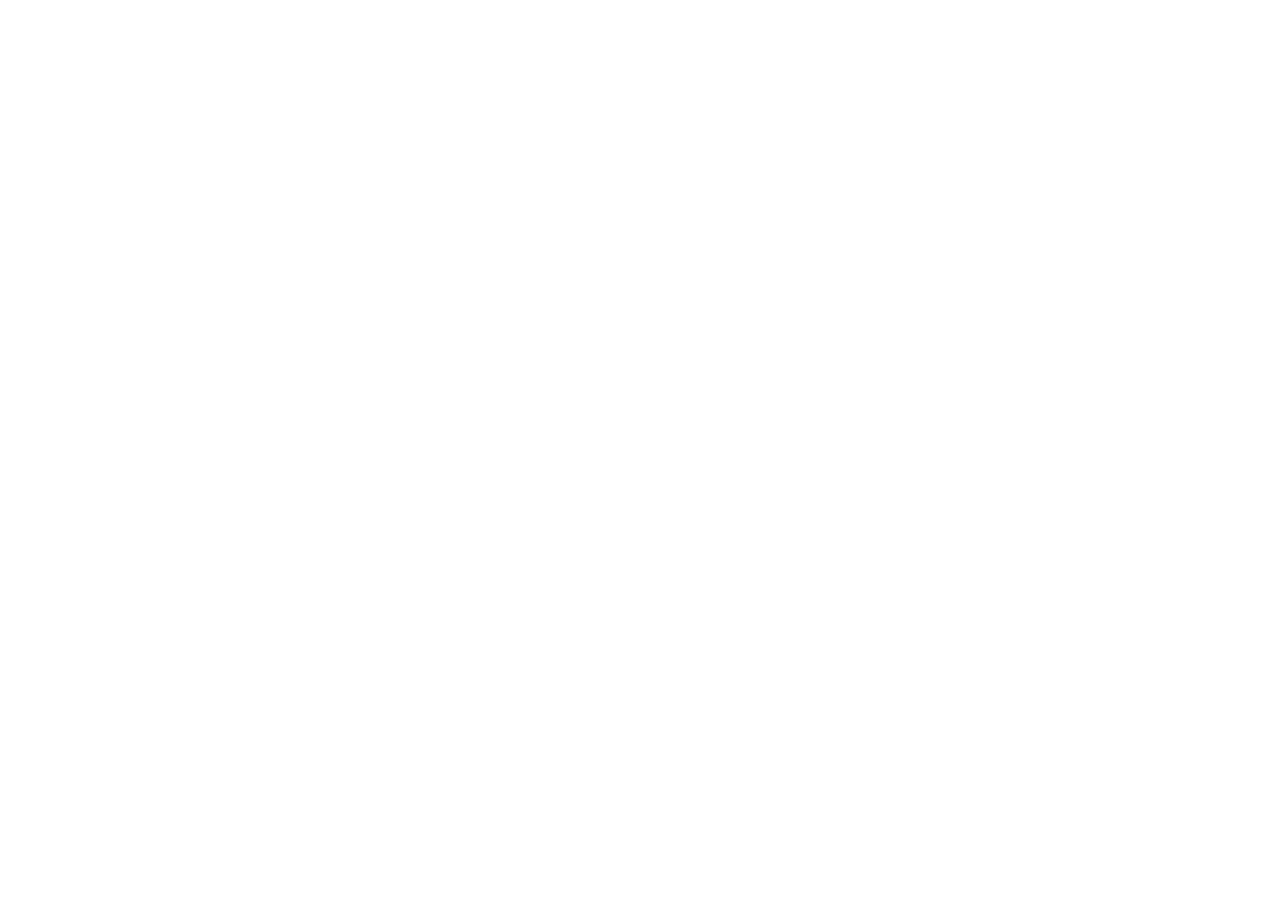
==== index.html @ d9bab202 "add project" ====
<!DOCTYPE html>
<html lang="en">
<head>
    <meta charset="UTF-8">
    <meta name="viewport" content="width=device-width, initial-scale=1.0">
    <title>Claymore</title>
    <link rel="stylesheet" href="css/main.css">
    <link href="https://cdn.jsdelivr.net/npm/bootstrap@5.0.2/dist/css/bootstrap.min.css" rel="stylesheet" integrity="sha384-EVSTQN3/azprG1Anm3QDgpJLIm9Nao0Yz1ztcQTwFspd3yD65VohhpuuCOmLASjC" crossorigin="anonymous">
    <script src="https://cdn.jsdelivr.net/npm/bootstrap@5.0.2/dist/js/bootstrap.bundle.min.js" integrity="sha384-MrcW6ZMFYlzcLA8Nl+NtUVF0sA7MsXsP1UyJoMp4YLEuNSfAP+JcXn/tWtIaxVXM" crossorigin="anonymous"></script>
    
</head>
<body>
    <section>
        <header>

        </header>
    </section>





    <script src="js/index.js"></script>
    
</body>
</html>
---- css/main.css ----
/*! normalize.css v8.0.1 | MIT License | github.com/necolas/normalize.css */
/* Document
   ========================================================================== */
/**
 * 1. Correct the line height in all browsers.
 * 2. Prevent adjustments of font size after orientation changes in iOS.
 */
* {
  box-sizing: border-box; }

a {
  outline: none;
  text-decoration: none; }

ul, ol, li {
  list-style: none;
  padding: 0;
  margin: 0; }

input {
  outline: none; }

button {
  outline: 0 !important; }

button:active, button:hover, button:focus {
  outline: 0;
  outline-offset: 0; }

html {
  line-height: 1.15;
  /* 1 */
  -webkit-text-size-adjust: 100%;
  /* 2 */ }

p {
  margin: 0;
  padding: 0; }

/* Sections
   ========================================================================== */
/**
 * Remove the margin in all browsers.
 */
body {
  margin: 0; }

/**
 * Render the `main` element consistently in IE.
 */
main {
  display: block; }

/**
 * Correct the font size and margin on `h1` elements within `section` and
 * `article` contexts in Chrome, Firefox, and Safari.
 */
h1 {
  font-size: 2em;
  margin: 0.67em 0; }

/* Grouping content
   ========================================================================== */
/**
 * 1. Add the correct box sizing in Firefox.
 * 2. Show the overflow in Edge and IE.
 */
hr {
  box-sizing: content-box;
  /* 1 */
  height: 0;
  /* 1 */
  overflow: visible;
  /* 2 */ }

/**
 * 1. Correct the inheritance and scaling of font size in all browsers.
 * 2. Correct the odd `em` font sizing in all browsers.
 */
pre {
  font-family: monospace, monospace;
  /* 1 */
  font-size: 1em;
  /* 2 */ }

/* Text-level semantics
   ========================================================================== */
/**
 * Remove the gray background on active links in IE 10.
 */
a {
  background-color: transparent; }

/**
 * 1. Remove the bottom border in Chrome 57-
 * 2. Add the correct text decoration in Chrome, Edge, IE, Opera, and Safari.
 */
abbr[title] {
  border-bottom: none;
  /* 1 */
  text-decoration: underline;
  /* 2 */
  text-decoration: underline dotted;
  /* 2 */ }

/**
 * Add the correct font weight in Chrome, Edge, and Safari.
 */
b,
strong {
  font-weight: bolder; }

/**
 * 1. Correct the inheritance and scaling of font size in all browsers.
 * 2. Correct the odd `em` font sizing in all browsers.
 */
code,
kbd,
samp {
  font-family: monospace, monospace;
  /* 1 */
  font-size: 1em;
  /* 2 */ }

/**
 * Add the correct font size in all browsers.
 */
small {
  font-size: 80%; }

/**
 * Prevent `sub` and `sup` elements from affecting the line height in
 * all browsers.
 */
sub,
sup {
  font-size: 75%;
  line-height: 0;
  position: relative;
  vertical-align: baseline; }

sub {
  bottom: -0.25em; }

sup {
  top: -0.5em; }

/* Embedded content
   ========================================================================== */
/**
 * Remove the border on images inside links in IE 10.
 */
img {
  border-style: none; }

/* Forms
   ========================================================================== */
/**
 * 1. Change the font styles in all browsers.
 * 2. Remove the margin in Firefox and Safari.
 */
button,
input,
optgroup,
select,
textarea {
  outline: none;
  font-family: inherit;
  /* 1 */
  font-size: 100%;
  /* 1 */
  line-height: 1.15;
  /* 1 */
  margin: 0;
  /* 2 */ }

/**
 * Show the overflow in IE.
 * 1. Show the overflow in Edge.
 */
button,
input {
  /* 1 */
  overflow: visible; }

/**
 * Remove the inheritance of text transform in Edge, Firefox, and IE.
 * 1. Remove the inheritance of text transform in Firefox.
 */
button,
select {
  /* 1 */
  text-transform: none; }

/**
 * Correct the inability to style clickable types in iOS and Safari.
 */
button,
[type="button"],
[type="reset"],
[type="submit"] {
  -webkit-appearance: button; }

/**
 * Remove the inner border and padding in Firefox.
 */
button::-moz-focus-inner,
[type="button"]::-moz-focus-inner,
[type="reset"]::-moz-focus-inner,
[type="submit"]::-moz-focus-inner {
  border-style: none;
  padding: 0; }

/**
 * Restore the focus styles unset by the previous rule.
 */
button:-moz-focusring,
[type="button"]:-moz-focusring,
[type="reset"]:-moz-focusring,
[type="submit"]:-moz-focusring {
  outline: 1px dotted ButtonText; }

/**
 * Correct the padding in Firefox.
 */
fieldset {
  padding: 0.35em 0.75em 0.625em; }

/**
 * 1. Correct the text wrapping in Edge and IE.
 * 2. Correct the color inheritance from `fieldset` elements in IE.
 * 3. Remove the padding so developers are not caught out when they zero out
 *    `fieldset` elements in all browsers.
 */
legend {
  box-sizing: border-box;
  /* 1 */
  color: inherit;
  /* 2 */
  display: table;
  /* 1 */
  max-width: 100%;
  /* 1 */
  padding: 0;
  /* 3 */
  white-space: normal;
  /* 1 */ }

/**
 * Add the correct vertical alignment in Chrome, Firefox, and Opera.
 */
progress {
  vertical-align: baseline; }

/**
 * Remove the default vertical scrollbar in IE 10+.
 */
textarea {
  overflow: auto; }

/**
 * 1. Add the correct box sizing in IE 10.
 * 2. Remove the padding in IE 10.
 */
[type="checkbox"],
[type="radio"] {
  box-sizing: border-box;
  /* 1 */
  padding: 0;
  /* 2 */ }

/**
 * Correct the cursor style of increment and decrement buttons in Chrome.
 */
[type="number"]::-webkit-inner-spin-button,
[type="number"]::-webkit-outer-spin-button {
  height: auto; }

/**
 * 1. Correct the odd appearance in Chrome and Safari.
 * 2. Correct the outline style in Safari.
 */
[type="search"] {
  -webkit-appearance: textfield;
  /* 1 */
  outline-offset: -2px;
  /* 2 */ }

/**
 * Remove the inner padding in Chrome and Safari on macOS.
 */
[type="search"]::-webkit-search-decoration {
  -webkit-appearance: none; }

/**
 * 1. Correct the inability to style clickable types in iOS and Safari.
 * 2. Change font properties to `inherit` in Safari.
 */
::-webkit-file-upload-button {
  -webkit-appearance: button;
  /* 1 */
  font: inherit;
  /* 2 */ }

/* Interactive
   ========================================================================== */
/*
 * Add the correct display in Edge, IE 10+, and Firefox.
 */
details {
  display: block; }

/*
 * Add the correct display in all browsers.
 */
summary {
  display: list-item; }

/* Misc
   ========================================================================== */
/**
 * Add the correct display in IE 10+.
 */
template {
  display: none; }

/**
 * Add the correct display in IE 10.
 */
[hidden] {
  display: none; }

/*# sourceMappingURL=main.css.map */
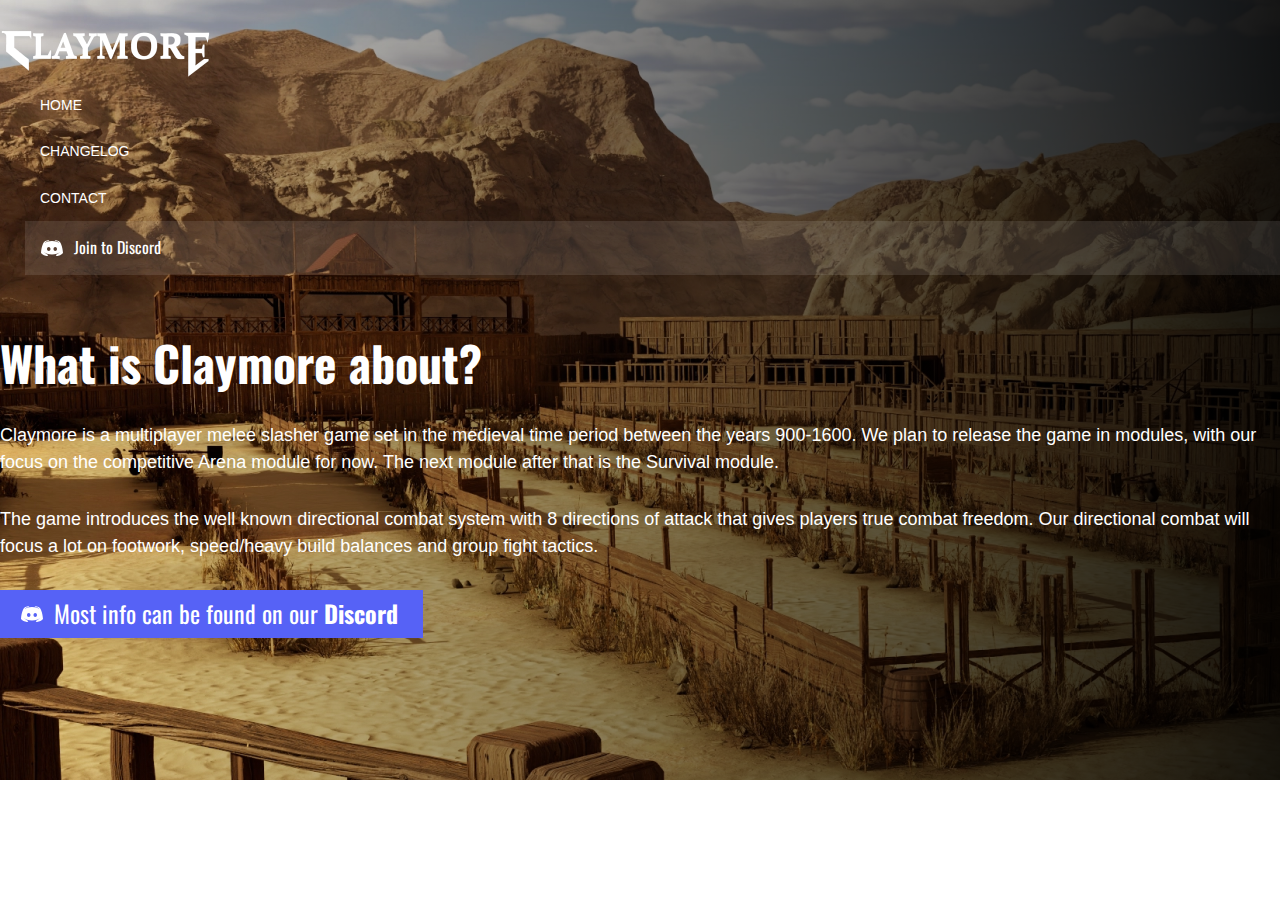
==== commit 8f14c15f: "update index.html" ====
--- a/index.html
+++ b/index.html
@@ -4,23 +4,81 @@
     <meta charset="UTF-8">
     <meta name="viewport" content="width=device-width, initial-scale=1.0">
     <title>Claymore</title>
-    <link rel="stylesheet" href="css/main.css">
     <link href="https://cdn.jsdelivr.net/npm/bootstrap@5.0.2/dist/css/bootstrap.min.css" rel="stylesheet" integrity="sha384-EVSTQN3/azprG1Anm3QDgpJLIm9Nao0Yz1ztcQTwFspd3yD65VohhpuuCOmLASjC" crossorigin="anonymous">
     <script src="https://cdn.jsdelivr.net/npm/bootstrap@5.0.2/dist/js/bootstrap.bundle.min.js" integrity="sha384-MrcW6ZMFYlzcLA8Nl+NtUVF0sA7MsXsP1UyJoMp4YLEuNSfAP+JcXn/tWtIaxVXM" crossorigin="anonymous"></script>
-    
+    <link rel="preconnect" href="https://fonts.googleapis.com">
+<link rel="preconnect" href="https://fonts.gstatic.com" crossorigin>
+<link href="https://fonts.googleapis.com/css2?family=Oswald&display=swap" rel="stylesheet">
+    <link rel="stylesheet" href="css/main.css">   
 </head>
 <body>
-    <section>
-        <header>
+    <section id="welcome" class="container-fluid">
+        <header id="header" class="container">
+            <div class="row align-items-center">
+                <div id="logo" class="col-md-5">
+                    <a href="#"><img src="resources/img/logo.png"></a>
+                </div>
+                <div id="menu" class="col-md-7 header-menu d-flex justify-content-end">
+                    <div class="header-menu_pages d-flex">
+                        <div class="header-menu_pages--home"><a href="pages/home.html">Home</a></div>
+                        <div class="header-menu_pages--changelog"><a href="pages/changelog.html">Changelog</a></div>
+                        <div class="header-menu_pages--contact"><a href="pages/contact.html">Contact</a></div>
+                    </div>
+                    <div class="header-menu_discord">
+                        <div class="header-menu_discord--link"><a href="#">
+                            <svg xmlns="http://www.w3.org/2000/svg" xmlns:xlink="http://www.w3.org/1999/xlink" viewBox="0,0,256,256" width="24px" height="24px" fill-rule="nonzero" fill="#ffffff"><g fill="#ffffff" fill-rule="nonzero" stroke="none" stroke-width="1" stroke-linecap="butt" stroke-linejoin="miter" stroke-miterlimit="10" stroke-dasharray="" stroke-dashoffset="0" font-family="none" font-weight="none" font-size="none" text-anchor="none" style="mix-blend-mode: normal"><g transform="scale(5.33333,5.33333)"><path d="M40,12c0,0 -4.585,-3.588 -10,-4l-0.488,0.976c4.896,1.198 7.142,2.915 9.488,5.024c-4.045,-2.065 -8.039,-4 -15,-4c-6.961,0 -10.955,1.935 -15,4c2.346,-2.109 5.018,-4.015 9.488,-5.024l-0.488,-0.976c-5.681,0.537 -10,4 -10,4c0,0 -5.121,7.425 -6,22c5.162,5.953 13,6 13,6l1.639,-2.185c-2.782,-0.967 -5.924,-2.694 -8.639,-5.815c3.238,2.45 8.125,5 16,5c7.875,0 12.762,-2.55 16,-5c-2.715,3.121 -5.857,4.848 -8.639,5.815l1.639,2.185c0,0 7.838,-0.047 13,-6c-0.879,-14.575 -6,-22 -6,-22zM17.5,30c-1.933,0 -3.5,-1.791 -3.5,-4c0,-2.209 1.567,-4 3.5,-4c1.933,0 3.5,1.791 3.5,4c0,2.209 -1.567,4 -3.5,4zM30.5,30c-1.933,0 -3.5,-1.791 -3.5,-4c0,-2.209 1.567,-4 3.5,-4c1.933,0 3.5,1.791 3.5,4c0,2.209 -1.567,4 -3.5,4z"></path></g></g></svg>
+                            <span>Join to Discord</span></a>
+                        </div>
+                    </div>
+
+                </div>
+            </div>
 
         </header>
+
+        <div class="container">
+            <div class="row">
+                <div class="col-md-7 offset-md-5 welcome-description">
+                    <h1>What is Claymore about?</h1>
+                    <div class="welcome-description--text">
+                        <p>Claymore is a multiplayer melee slasher game set in the medieval time period between the 
+                            years 900-1600. We plan to release the game in modules, with our focus on the competitive 
+                            Arena module for now. The next module after that is the Survival module. 
+                        </p>
+                        <p>The game introduces the well known directional combat system with 8 directions of attack that gives players true combat freedom. 
+                            Our directional combat will focus a lot on footwork, speed/heavy build balances and group 
+                            fight tactics.
+                        </p>
+                    </div>
+        
+                    <div class="welcome-description--discord">
+                        <a href="#">
+                            <svg xmlns="http://www.w3.org/2000/svg" xmlns:xlink="http://www.w3.org/1999/xlink" viewBox="0,0,256,256" width="24px" height="24px" fill-rule="nonzero" fill="#ffffff"><g fill="#ffffff" fill-rule="nonzero" stroke="none" stroke-width="1" stroke-linecap="butt" stroke-linejoin="miter" stroke-miterlimit="10" stroke-dasharray="" stroke-dashoffset="0" font-family="none" font-weight="none" font-size="none" text-anchor="none" style="mix-blend-mode: normal"><g transform="scale(5.33333,5.33333)"><path d="M40,12c0,0 -4.585,-3.588 -10,-4l-0.488,0.976c4.896,1.198 7.142,2.915 9.488,5.024c-4.045,-2.065 -8.039,-4 -15,-4c-6.961,0 -10.955,1.935 -15,4c2.346,-2.109 5.018,-4.015 9.488,-5.024l-0.488,-0.976c-5.681,0.537 -10,4 -10,4c0,0 -5.121,7.425 -6,22c5.162,5.953 13,6 13,6l1.639,-2.185c-2.782,-0.967 -5.924,-2.694 -8.639,-5.815c3.238,2.45 8.125,5 16,5c7.875,0 12.762,-2.55 16,-5c-2.715,3.121 -5.857,4.848 -8.639,5.815l1.639,2.185c0,0 7.838,-0.047 13,-6c-0.879,-14.575 -6,-22 -6,-22zM17.5,30c-1.933,0 -3.5,-1.791 -3.5,-4c0,-2.209 1.567,-4 3.5,-4c1.933,0 3.5,1.791 3.5,4c0,2.209 -1.567,4 -3.5,4zM30.5,30c-1.933,0 -3.5,-1.791 -3.5,-4c0,-2.209 1.567,-4 3.5,-4c1.933,0 3.5,1.791 3.5,4c0,2.209 -1.567,4 -3.5,4z"></path></g></g></svg>
+                            <span>Most info can be found on our <b>Discord</b></span>
+                        </a>
+                    </div>
+        
+                    <div></div>
+        
+                </div>
+            </div>
+        </div>
+
+        
+
+        
     </section>
+
+    <section>
+
+    </section>
+
+    <footer></footer>
 
 
 
 
 
     <script src="js/index.js"></script>
-    
 </body>
 </html>--- a/css/main.css
+++ b/css/main.css
@@ -10,7 +10,11 @@
 
 a {
   outline: none;
-  text-decoration: none; }
+  text-decoration: none;
+  color: #ffffff; }
+
+a:hover {
+  color: #ffffff; }
 
 ul, ol, li {
   list-style: none;
@@ -35,7 +39,8 @@
 
 p {
   margin: 0;
-  padding: 0; }
+  padding: 0;
+  color: #ffffff; }
 
 /* Sections
    ========================================================================== */
@@ -57,7 +62,8 @@
  */
 h1 {
   font-size: 2em;
-  margin: 0.67em 0; }
+  margin: 0.67em 0;
+  color: #ffffff; }
 
 /* Grouping content
    ========================================================================== */
@@ -330,4 +336,99 @@
 [hidden] {
   display: none; }
 
+#welcome {
+  height: 780px;
+  background-image: url("../resources/img/claymore.png");
+  background-size: auto;
+  padding-top: 30px;
+  position: relative; }
+  #welcome::after {
+    content: '';
+    position: absolute;
+    width: 100%;
+    height: 100%;
+    background: linear-gradient(90deg, rgba(0, 0, 0, 0) 0%, rgba(0, 0, 0, 0.9) 100%);
+    top: 0;
+    left: 0;
+    z-index: 1; }
+
+#header {
+  position: relative;
+  z-index: 2;
+  margin-bottom: 60px; }
+
+.header-menu_pages > div > a {
+  margin: 0 25px;
+  padding: 15px;
+  font-size: 14px;
+  display: block;
+  position: relative;
+  text-transform: uppercase;
+  font-family: "Verdana", sans-serif;
+  font-size: 14px; }
+  .header-menu_pages > div > a::after {
+    content: '';
+    position: absolute;
+    height: 2px;
+    width: 0;
+    background-color: #ffffff;
+    bottom: 0;
+    left: 0; }
+  .header-menu_pages > div > a:hover::after {
+    width: 100%;
+    transition: 0.3s; }
+.header-menu_discord--link {
+  margin: 0 0 0 25px;
+  white-space: nowrap;
+  color: #ffffff; }
+  .header-menu_discord--link > a {
+    display: flex;
+    align-items: center;
+    padding: 15px;
+    font-family: "Oswald", sans-serif;
+    font-size: 16px;
+    background: rgba(255, 255, 255, 0.1);
+    cursor: pointer;
+    position: relative;
+    z-index: 10; }
+    .header-menu_discord--link > a > span {
+      margin-left: 10px;
+      z-index: 1; }
+    .header-menu_discord--link > a > svg {
+      z-index: 1; }
+    .header-menu_discord--link > a::after {
+      content: '';
+      position: absolute;
+      width: 0;
+      height: 100%;
+      top: 0;
+      left: 0;
+      background: #5662F6;
+      z-index: 0; }
+    .header-menu_discord--link > a:hover::after {
+      width: 100%;
+      transition: 0.3s; }
+
+.welcome-description {
+  position: relative;
+  z-index: 2; }
+  .welcome-description h1 {
+    font-family: "Oswald", sans-serif;
+    font-size: 48px; }
+  .welcome-description--text p {
+    font-family: "Verdana", sans-serif;
+    font-size: 18px;
+    line-height: 1.5;
+    margin-bottom: 30px; }
+  .welcome-description--discord a {
+    font-family: "Oswald", sans-serif;
+    font-size: 24px;
+    display: flex;
+    align-items: center;
+    background-color: #5662F6;
+    width: fit-content;
+    padding: 10px 25px 10px 20px; }
+    .welcome-description--discord a > span {
+      margin-left: 10px; }
+
 /*# sourceMappingURL=main.css.map */
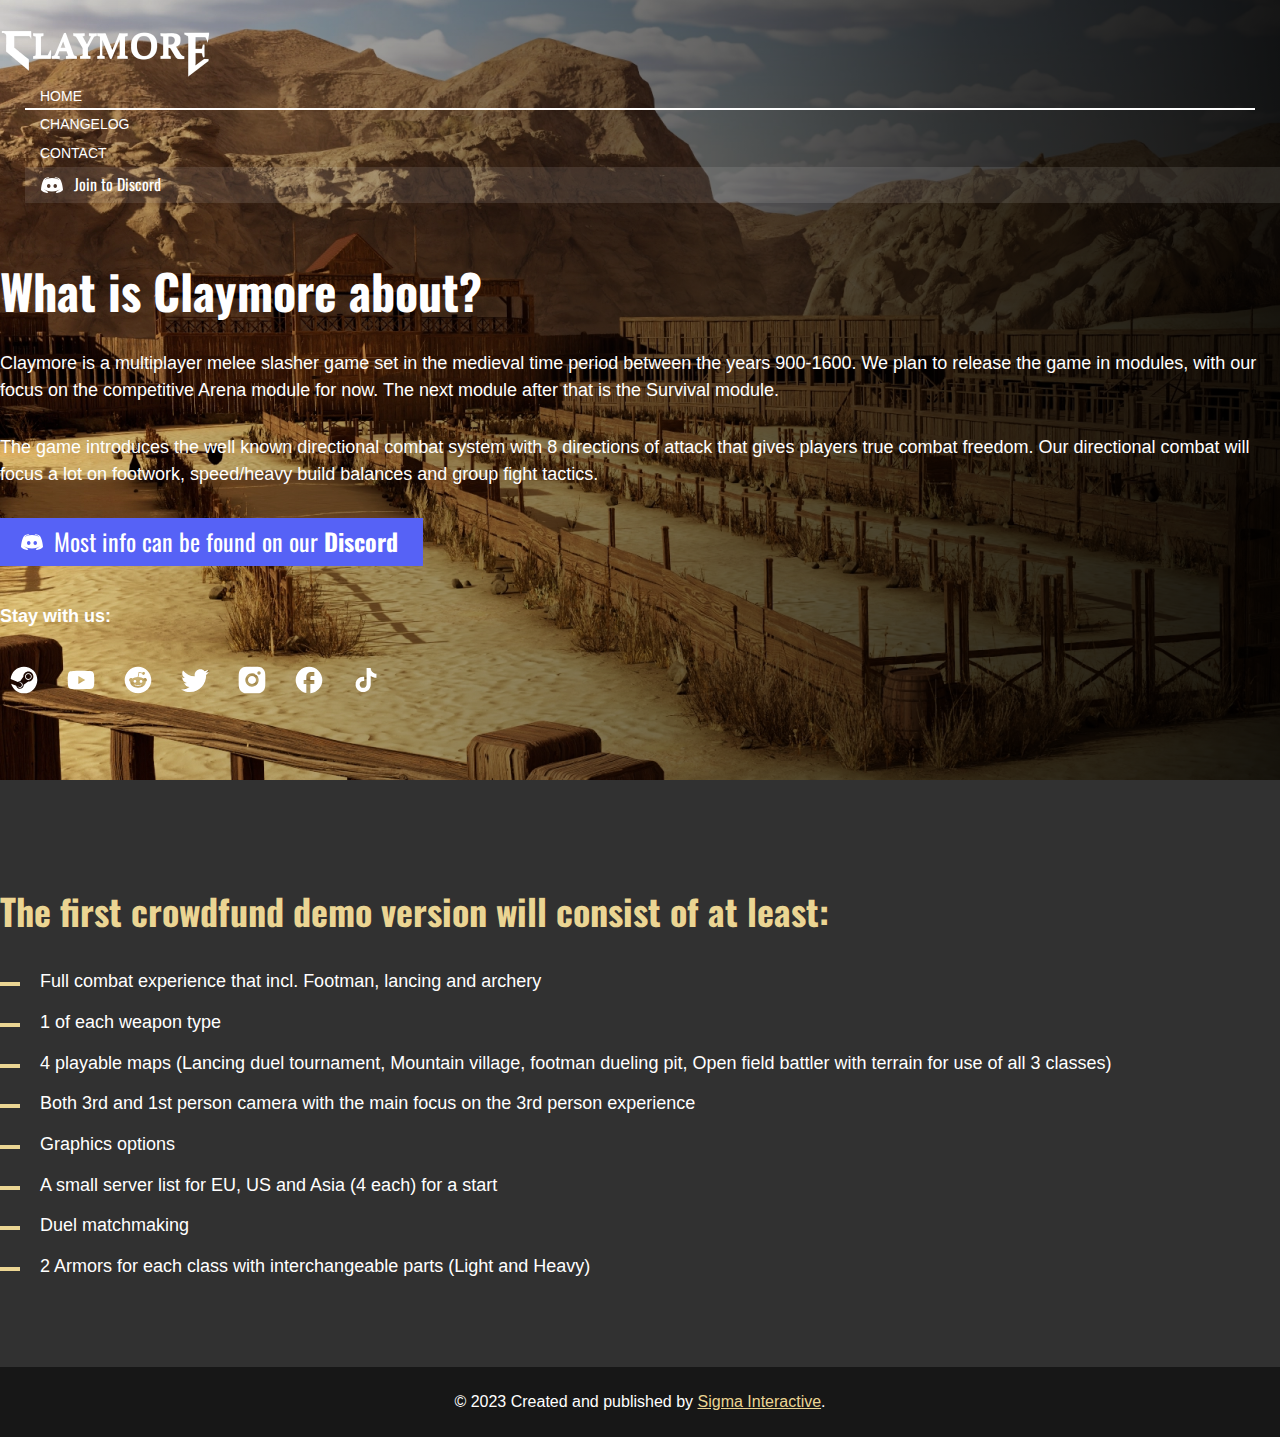
==== commit 6fdbe6e9: "update landscape" ====
--- a/index.html
+++ b/index.html
@@ -7,8 +7,8 @@
     <link href="https://cdn.jsdelivr.net/npm/bootstrap@5.0.2/dist/css/bootstrap.min.css" rel="stylesheet" integrity="sha384-EVSTQN3/azprG1Anm3QDgpJLIm9Nao0Yz1ztcQTwFspd3yD65VohhpuuCOmLASjC" crossorigin="anonymous">
     <script src="https://cdn.jsdelivr.net/npm/bootstrap@5.0.2/dist/js/bootstrap.bundle.min.js" integrity="sha384-MrcW6ZMFYlzcLA8Nl+NtUVF0sA7MsXsP1UyJoMp4YLEuNSfAP+JcXn/tWtIaxVXM" crossorigin="anonymous"></script>
     <link rel="preconnect" href="https://fonts.googleapis.com">
-<link rel="preconnect" href="https://fonts.gstatic.com" crossorigin>
-<link href="https://fonts.googleapis.com/css2?family=Oswald&display=swap" rel="stylesheet">
+    <link rel="preconnect" href="https://fonts.gstatic.com" crossorigin>
+    <link href="https://fonts.googleapis.com/css2?family=Oswald&display=swap" rel="stylesheet">
     <link rel="stylesheet" href="css/main.css">   
 </head>
 <body>
@@ -20,12 +20,12 @@
                 </div>
                 <div id="menu" class="col-md-7 header-menu d-flex justify-content-end">
                     <div class="header-menu_pages d-flex">
-                        <div class="header-menu_pages--home"><a href="pages/home.html">Home</a></div>
+                        <div class="header-menu_pages--home"><a href="#" page='active'>Home</a></div>
                         <div class="header-menu_pages--changelog"><a href="pages/changelog.html">Changelog</a></div>
                         <div class="header-menu_pages--contact"><a href="pages/contact.html">Contact</a></div>
                     </div>
                     <div class="header-menu_discord">
-                        <div class="header-menu_discord--link"><a href="#">
+                        <div class="header-menu_discord--link"><a href="https://discord.gg/vPgKPbjVGR">
                             <svg xmlns="http://www.w3.org/2000/svg" xmlns:xlink="http://www.w3.org/1999/xlink" viewBox="0,0,256,256" width="24px" height="24px" fill-rule="nonzero" fill="#ffffff"><g fill="#ffffff" fill-rule="nonzero" stroke="none" stroke-width="1" stroke-linecap="butt" stroke-linejoin="miter" stroke-miterlimit="10" stroke-dasharray="" stroke-dashoffset="0" font-family="none" font-weight="none" font-size="none" text-anchor="none" style="mix-blend-mode: normal"><g transform="scale(5.33333,5.33333)"><path d="M40,12c0,0 -4.585,-3.588 -10,-4l-0.488,0.976c4.896,1.198 7.142,2.915 9.488,5.024c-4.045,-2.065 -8.039,-4 -15,-4c-6.961,0 -10.955,1.935 -15,4c2.346,-2.109 5.018,-4.015 9.488,-5.024l-0.488,-0.976c-5.681,0.537 -10,4 -10,4c0,0 -5.121,7.425 -6,22c5.162,5.953 13,6 13,6l1.639,-2.185c-2.782,-0.967 -5.924,-2.694 -8.639,-5.815c3.238,2.45 8.125,5 16,5c7.875,0 12.762,-2.55 16,-5c-2.715,3.121 -5.857,4.848 -8.639,5.815l1.639,2.185c0,0 7.838,-0.047 13,-6c-0.879,-14.575 -6,-22 -6,-22zM17.5,30c-1.933,0 -3.5,-1.791 -3.5,-4c0,-2.209 1.567,-4 3.5,-4c1.933,0 3.5,1.791 3.5,4c0,2.209 -1.567,4 -3.5,4zM30.5,30c-1.933,0 -3.5,-1.791 -3.5,-4c0,-2.209 1.567,-4 3.5,-4c1.933,0 3.5,1.791 3.5,4c0,2.209 -1.567,4 -3.5,4z"></path></g></g></svg>
                             <span>Join to Discord</span></a>
                         </div>
@@ -52,28 +52,88 @@
                     </div>
         
                     <div class="welcome-description--discord">
-                        <a href="#">
+                        <a href="https://discord.gg/vPgKPbjVGR" class="join-to-discord">
                             <svg xmlns="http://www.w3.org/2000/svg" xmlns:xlink="http://www.w3.org/1999/xlink" viewBox="0,0,256,256" width="24px" height="24px" fill-rule="nonzero" fill="#ffffff"><g fill="#ffffff" fill-rule="nonzero" stroke="none" stroke-width="1" stroke-linecap="butt" stroke-linejoin="miter" stroke-miterlimit="10" stroke-dasharray="" stroke-dashoffset="0" font-family="none" font-weight="none" font-size="none" text-anchor="none" style="mix-blend-mode: normal"><g transform="scale(5.33333,5.33333)"><path d="M40,12c0,0 -4.585,-3.588 -10,-4l-0.488,0.976c4.896,1.198 7.142,2.915 9.488,5.024c-4.045,-2.065 -8.039,-4 -15,-4c-6.961,0 -10.955,1.935 -15,4c2.346,-2.109 5.018,-4.015 9.488,-5.024l-0.488,-0.976c-5.681,0.537 -10,4 -10,4c0,0 -5.121,7.425 -6,22c5.162,5.953 13,6 13,6l1.639,-2.185c-2.782,-0.967 -5.924,-2.694 -8.639,-5.815c3.238,2.45 8.125,5 16,5c7.875,0 12.762,-2.55 16,-5c-2.715,3.121 -5.857,4.848 -8.639,5.815l1.639,2.185c0,0 7.838,-0.047 13,-6c-0.879,-14.575 -6,-22 -6,-22zM17.5,30c-1.933,0 -3.5,-1.791 -3.5,-4c0,-2.209 1.567,-4 3.5,-4c1.933,0 3.5,1.791 3.5,4c0,2.209 -1.567,4 -3.5,4zM30.5,30c-1.933,0 -3.5,-1.791 -3.5,-4c0,-2.209 1.567,-4 3.5,-4c1.933,0 3.5,1.791 3.5,4c0,2.209 -1.567,4 -3.5,4z"></path></g></g></svg>
                             <span>Most info can be found on our <b>Discord</b></span>
                         </a>
                     </div>
         
-                    <div></div>
-        
+                    <div class="welcome-description--social">
+                        <h5>Stay with us:</h5>
+                        <div class="box--social_links">
+
+                            <a href="https://store.steampowered.com/" target="_blank"><svg width="48" height="48" viewBox="0 0 48 48" fill="none" xmlns="http://www.w3.org/2000/svg">
+                                <path d="M24 10.6667C25.7509 10.6667 27.4847 11.0116 29.1024 11.6816C30.7201 12.3517 32.1899 13.3338 33.428 14.5719C34.6662 15.81 35.6483 17.2799 36.3184 18.8976C36.9884 20.5152 37.3333 22.2491 37.3333 24C37.3333 27.5362 35.9285 30.9276 33.428 33.4281C30.9276 35.9286 27.5362 37.3334 24 37.3334C17.8666 37.3334 12.7333 33.2267 11.1466 27.64L16.2533 29.7467C16.429 30.6004 16.8935 31.3676 17.5687 31.9189C18.2438 32.4701 19.0883 32.7719 19.96 32.7734C22.04 32.7734 23.7333 31.08 23.7333 29V28.8267L28.2666 25.5867H28.3733C31.1466 25.5867 33.4 23.3334 33.4 20.56C33.4 17.7867 31.1466 15.5334 28.3733 15.5334C25.6 15.5334 23.3333 17.7867 23.3333 20.56V20.6267L20.1733 25.24L19.96 25.2267C19.1733 25.2267 18.44 25.4667 17.84 25.88L10.6666 22.9334C11.24 16.0667 16.9733 10.6667 24 10.6667ZM19.04 30.8934C20.1066 31.3334 21.3333 30.84 21.7733 29.7734C22.2133 28.7067 21.7066 27.4934 20.6666 27.0534L18.96 26.3467C19.6133 26.1067 20.3466 26.0934 21.04 26.3867C21.7466 26.6667 22.2933 27.2134 22.5733 27.92C22.8666 28.6134 22.8666 29.3867 22.5733 30.08C22 31.52 20.3066 32.2134 18.8666 31.6134C18.2 31.3334 17.6933 30.8267 17.4133 30.2267L19.04 30.8934ZM31.7333 20.56C31.7333 22.4134 30.2266 23.92 28.3733 23.92C27.4845 23.9165 26.6333 23.5609 26.006 22.9312C25.3788 22.3015 25.0266 21.4488 25.0266 20.56C25.0249 20.12 25.1102 19.6841 25.2778 19.2772C25.4453 18.8704 25.6918 18.5008 26.0029 18.1896C26.314 17.8785 26.6837 17.6321 27.0905 17.4645C27.4973 17.297 27.9333 17.2116 28.3733 17.2134C29.2621 17.2133 30.1147 17.5655 30.7445 18.1928C31.3742 18.82 31.7298 19.6712 31.7333 20.56ZM25.8666 20.56C25.8666 21.9467 26.9866 23.08 28.3866 23.08C29.7733 23.08 30.8933 21.9467 30.8933 20.56C30.8933 19.1734 29.7733 18.04 28.3866 18.04C26.9866 18.04 25.8666 19.1734 25.8666 20.56Z" fill="white"/>
+                                </svg>
+                            </a>
+
+                            <a href="https://www.youtube.com/channel/UCNwRPUjWk4vhrCfRL9OVspQ" target="_blank"><svg width="48" height="48" viewBox="0 0 48 48" fill="none" xmlns="http://www.w3.org/2000/svg">
+                                <path d="M21.3333 28L28.2533 24L21.3333 20V28ZM36.7466 17.56C36.92 18.1867 37.04 19.0267 37.12 20.0934C37.2133 21.16 37.2533 22.08 37.2533 22.88L37.3333 24C37.3333 26.92 37.12 29.0667 36.7466 30.44C36.4133 31.64 35.64 32.4134 34.44 32.7467C33.8133 32.92 32.6666 33.04 30.9066 33.12C29.1733 33.2134 27.5866 33.2534 26.12 33.2534L24 33.3334C18.4133 33.3334 14.9333 33.12 13.56 32.7467C12.36 32.4134 11.5866 31.64 11.2533 30.44C11.08 29.8134 10.96 28.9734 10.88 27.9067C10.7866 26.84 10.7466 25.92 10.7466 25.12L10.6666 24C10.6666 21.08 10.88 18.9334 11.2533 17.56C11.5866 16.36 12.36 15.5867 13.56 15.2534C14.1866 15.08 15.3333 14.96 17.0933 14.88C18.8266 14.7867 20.4133 14.7467 21.88 14.7467L24 14.6667C29.5866 14.6667 33.0666 14.88 34.44 15.2534C35.64 15.5867 36.4133 16.36 36.7466 17.56Z" fill="white"/>
+                                </svg>
+                            </a>
+
+                            <a href="https://www.reddit.com/r/ClaymoreGame/" target="_blank">
+                                <svg width="48" height="48" viewBox="0 0 48 48" fill="none" xmlns="http://www.w3.org/2000/svg">
+                                    <path d="M22.3334 25.3867C22.3334 24.6267 21.7067 24 20.9467 24C20.1867 24 19.5601 24.6267 19.5601 25.3867C19.5601 25.7544 19.7062 26.1071 19.9662 26.3672C20.2263 26.6272 20.579 26.7733 20.9467 26.7733C21.3145 26.7733 21.6672 26.6272 21.9272 26.3672C22.1873 26.1071 22.3334 25.7544 22.3334 25.3867ZM26.7867 28.5467C26.1867 29.1467 24.9067 29.36 24.0001 29.36C23.0934 29.36 21.8134 29.1467 21.2134 28.5467C21.181 28.5119 21.1417 28.4843 21.0982 28.4653C21.0546 28.4464 21.0076 28.4366 20.9601 28.4366C20.9125 28.4366 20.8655 28.4464 20.822 28.4653C20.7784 28.4843 20.7392 28.5119 20.7067 28.5467C20.672 28.5791 20.6443 28.6183 20.6254 28.6619C20.6065 28.7055 20.5967 28.7525 20.5967 28.8C20.5967 28.8475 20.6065 28.8945 20.6254 28.9381C20.6443 28.9817 20.672 29.0209 20.7067 29.0533C21.6534 30 23.4667 30.08 24.0001 30.08C24.5334 30.08 26.3467 30 27.2934 29.0533C27.3281 29.0209 27.3558 28.9817 27.3747 28.9381C27.3936 28.8945 27.4034 28.8475 27.4034 28.8C27.4034 28.7525 27.3936 28.7055 27.3747 28.6619C27.3558 28.6183 27.3281 28.5791 27.2934 28.5467C27.1601 28.4133 26.9334 28.4133 26.7867 28.5467ZM27.0534 24C26.2934 24 25.6667 24.6267 25.6667 25.3867C25.6667 26.1467 26.2934 26.7733 27.0534 26.7733C27.8134 26.7733 28.4401 26.1467 28.4401 25.3867C28.4401 24.6267 27.8267 24 27.0534 24Z" fill="white"/>
+                                    <path d="M24 10.6667C16.64 10.6667 10.6666 16.64 10.6666 24C10.6666 31.36 16.64 37.3334 24 37.3334C31.36 37.3334 37.3333 31.36 37.3333 24C37.3333 16.64 31.36 10.6667 24 10.6667ZM31.7333 25.7734C31.76 25.96 31.7733 26.16 31.7733 26.36C31.7733 29.3467 28.2933 31.7734 24 31.7734C19.7066 31.7734 16.2266 29.3467 16.2266 26.36C16.2266 26.16 16.24 25.96 16.2666 25.7734C15.5866 25.4667 15.12 24.7867 15.12 24C15.118 23.6177 15.229 23.2433 15.4391 22.9238C15.6493 22.6044 15.9491 22.3542 16.301 22.2046C16.6528 22.055 17.0411 22.0128 17.4169 22.0831C17.7927 22.1535 18.1393 22.3333 18.4133 22.6C19.76 21.6267 21.6266 21.0134 23.6933 20.9467L24.68 16.2934C24.6933 16.2 24.7466 16.12 24.8266 16.08C24.9066 16.0267 25 16.0134 25.0933 16.0267L28.32 16.72C28.4294 16.4981 28.5962 16.3096 28.8031 16.1739C29.01 16.0382 29.2494 15.9603 29.4965 15.9483C29.7436 15.9363 29.9895 15.9907 30.2085 16.1058C30.4275 16.2208 30.6118 16.3924 30.7421 16.6027C30.8725 16.8129 30.9442 17.0543 30.9499 17.3016C30.9556 17.549 30.895 17.7933 30.7743 18.0093C30.6537 18.2254 30.4775 18.4052 30.264 18.5302C30.0504 18.6551 29.8074 18.7207 29.56 18.72C28.8133 18.72 28.2133 18.1334 28.1733 17.4L25.28 16.7867L24.4 20.9467C26.44 21.0134 28.2666 21.64 29.6 22.6C29.8044 22.4048 30.0489 22.2567 30.3166 22.1659C30.5842 22.0751 30.8685 22.0439 31.1494 22.0744C31.4304 22.105 31.7013 22.1966 31.9432 22.3427C32.1851 22.4889 32.3921 22.6862 32.5498 22.9207C32.7074 23.1553 32.812 23.4214 32.856 23.7006C32.9001 23.9798 32.8826 24.2652 32.8049 24.5369C32.7271 24.8086 32.5909 25.06 32.4058 25.2736C32.2207 25.4872 31.9912 25.6577 31.7333 25.7734Z" fill="white"/>
+                                    </svg>                                    
+                            </a>
+
+                            <a href="https://twitter.com/ClaymoreGame" target="_blank">
+                                <svg width="48" height="48" viewBox="0 0 48 48" fill="none" xmlns="http://www.w3.org/2000/svg">
+                                    <path d="M37.9467 16C36.92 16.4666 35.8133 16.7733 34.6667 16.92C35.84 16.2133 36.7467 15.0933 37.1733 13.7466C36.0667 14.4133 34.84 14.88 33.5467 15.1466C32.4933 14 31.0133 13.3333 29.3333 13.3333C26.2 13.3333 23.64 15.8933 23.64 19.0533C23.64 19.5066 23.6933 19.9466 23.7867 20.36C19.04 20.12 14.8133 17.84 12 14.3866C11.5067 15.2266 11.2267 16.2133 11.2267 17.2533C11.2267 19.24 12.2267 21 13.7733 22C12.8267 22 11.9467 21.7333 11.1733 21.3333V21.3733C11.1733 24.1466 13.1467 26.4666 15.76 26.9866C14.921 27.2163 14.0401 27.2482 13.1867 27.08C13.5488 28.2166 14.2581 29.2112 15.2147 29.9239C16.1713 30.6366 17.3273 31.0316 18.52 31.0533C16.4982 32.6539 13.992 33.5191 11.4133 33.5066C10.96 33.5066 10.5067 33.48 10.0533 33.4266C12.5867 35.0533 15.6 36 18.8267 36C29.3333 36 35.1067 27.28 35.1067 19.72C35.1067 19.4666 35.1067 19.2266 35.0933 18.9733C36.2133 18.1733 37.1733 17.16 37.9467 16Z" fill="white"/>
+                                    </svg>                                    
+                            </a>
+
+                            <a href="https://www.instagram.com/claymorethegame/" target="_blank">
+                                <svg width="48" height="48" viewBox="0 0 48 48" fill="none" xmlns="http://www.w3.org/2000/svg">
+                                    <path d="M24 10.6667C27.6226 10.6667 28.0746 10.68 29.496 10.7467C30.916 10.8134 31.8826 11.036 32.7333 11.3667C33.6133 11.7054 34.3546 12.164 35.096 12.904C35.774 13.5705 36.2986 14.3768 36.6333 15.2667C36.9626 16.116 37.1866 17.084 37.2533 18.504C37.316 19.9254 37.3333 20.3774 37.3333 24C37.3333 27.6227 37.32 28.0747 37.2533 29.496C37.1866 30.916 36.9626 31.8827 36.6333 32.7334C36.2995 33.6237 35.7748 34.4302 35.096 35.096C34.4292 35.7738 33.623 36.2984 32.7333 36.6334C31.884 36.9627 30.916 37.1867 29.496 37.2534C28.0746 37.316 27.6226 37.3334 24 37.3334C20.3773 37.3334 19.9253 37.32 18.504 37.2534C17.084 37.1867 16.1173 36.9627 15.2666 36.6334C14.3764 36.2993 13.57 35.7746 12.904 35.096C12.2258 34.4296 11.7012 33.6233 11.3666 32.7334C11.036 31.884 10.8133 30.916 10.7466 29.496C10.684 28.0747 10.6666 27.6227 10.6666 24C10.6666 20.3774 10.68 19.9254 10.7466 18.504C10.8133 17.0827 11.036 16.1174 11.3666 15.2667C11.7003 14.3763 12.225 13.5698 12.904 12.904C13.5702 12.2257 14.3765 11.701 15.2666 11.3667C16.1173 11.036 17.0826 10.8134 18.504 10.7467C19.9253 10.684 20.3773 10.6667 24 10.6667ZM24 17.3334C22.2318 17.3334 20.5362 18.0357 19.2859 19.286C18.0357 20.5362 17.3333 22.2319 17.3333 24C17.3333 25.7681 18.0357 27.4638 19.2859 28.7141C20.5362 29.9643 22.2318 30.6667 24 30.6667C25.7681 30.6667 27.4638 29.9643 28.714 28.7141C29.9642 27.4638 30.6666 25.7681 30.6666 24C30.6666 22.2319 29.9642 20.5362 28.714 19.286C27.4638 18.0357 25.7681 17.3334 24 17.3334ZM32.6666 17C32.6666 16.558 32.491 16.1341 32.1785 15.8215C31.8659 15.5089 31.442 15.3334 31 15.3334C30.5579 15.3334 30.134 15.5089 29.8214 15.8215C29.5089 16.1341 29.3333 16.558 29.3333 17C29.3333 17.442 29.5089 17.866 29.8214 18.1785C30.134 18.4911 30.5579 18.6667 31 18.6667C31.442 18.6667 31.8659 18.4911 32.1785 18.1785C32.491 17.866 32.6666 17.442 32.6666 17ZM24 20C25.0608 20 26.0782 20.4214 26.8284 21.1716C27.5785 21.9217 28 22.9392 28 24C28 25.0609 27.5785 26.0783 26.8284 26.8284C26.0782 27.5786 25.0608 28 24 28C22.9391 28 21.9217 27.5786 21.1715 26.8284C20.4214 26.0783 20 25.0609 20 24C20 22.9392 20.4214 21.9217 21.1715 21.1716C21.9217 20.4214 22.9391 20 24 20Z" fill="white"/>
+                                    </svg>                                    
+                            </a>
+
+                            <a href="https://www.facebook.com/profile.php?id=100083616595653" target="_blank">
+                                <svg width="48" height="48" viewBox="0 0 48 48" fill="none" xmlns="http://www.w3.org/2000/svg">
+                                    <path d="M37.3333 24C37.3333 16.64 31.36 10.6667 24 10.6667C16.64 10.6667 10.6666 16.64 10.6666 24C10.6666 30.4534 15.2533 35.8267 21.3333 37.0667V28H18.6666V24H21.3333V20.6667C21.3333 18.0934 23.4266 16 26 16H29.3333V20H26.6666C25.9333 20 25.3333 20.6 25.3333 21.3334V24H29.3333V28H25.3333V37.2667C32.0666 36.6 37.3333 30.92 37.3333 24Z" fill="white"/>
+                                    </svg>                                    
+                            </a>
+
+                            <a href="https://www.tiktok.com/@claymoregame" target="_blank">
+                                <svg width="48" height="48" viewBox="0 0 48 48" fill="none" xmlns="http://www.w3.org/2000/svg">
+                                    <path d="M30.1333 15.76C29.2219 14.7195 28.7196 13.3832 28.72 12H24.6V28.5333C24.5682 29.428 24.1905 30.2755 23.5463 30.8973C22.9022 31.519 22.0419 31.8665 21.1466 31.8667C19.2533 31.8667 17.68 30.32 17.68 28.4C17.68 26.1067 19.8933 24.3867 22.1733 25.0933V20.88C17.5733 20.2667 13.5466 23.84 13.5466 28.4C13.5466 32.84 17.2266 36 21.1333 36C25.32 36 28.72 32.6 28.72 28.4V20.0133C30.3906 21.2131 32.3965 21.8569 34.4533 21.8533V17.7333C34.4533 17.7333 31.9466 17.8533 30.1333 15.76Z" fill="white"/>
+                                    </svg>                                    
+                            </a>
+                        </div>
+                    </div>
+                </div>
+            </div>
+        </div>
+    </section>
+
+    <section id="demo-description" class="container">
+        <div class="row">
+            <div class="col-md-8 demo-description--box">
+                <h2>The first crowdfund demo version will consist of at least:</h2>
+                <div>
+                    <p>Full combat experience that incl. Footman, lancing and archery</p>
+                    <p>1 of each weapon type</p>
+                    <p>4 playable maps (Lancing duel tournament, Mountain village, 
+                        footman dueling pit, Open field battler with terrain for use of all 3 classes)</p>
+                    <p>Both 3rd and 1st person camera with the main focus on the 3rd person experience</p>
+                    <p>Graphics options</p>
+                    <p>A small server list for EU, US and Asia (4 each) for a start</p>
+                    <p>Duel matchmaking</p>
+                    <p>2 Armors for each class with interchangeable parts (Light and Heavy)</p>
                 </div>
             </div>
         </div>
 
-        
-
-        
     </section>
 
-    <section>
-
-    </section>
-
-    <footer></footer>
+    <footer id="footer">
+        <div class="footer-description">
+            <p>&copy 2023 Created and published by <a href="#" class="footer-link">Sigma Interactive</a>.</p>
+        </div>
+    </footer>
 
 
 
--- a/css/main.css
+++ b/css/main.css
@@ -336,30 +336,32 @@
 [hidden] {
   display: none; }
 
-#welcome {
-  height: 780px;
-  background-image: url("../resources/img/claymore.png");
-  background-size: auto;
-  padding-top: 30px;
-  position: relative; }
-  #welcome::after {
-    content: '';
-    position: absolute;
-    width: 100%;
-    height: 100%;
-    background: linear-gradient(90deg, rgba(0, 0, 0, 0) 0%, rgba(0, 0, 0, 0.9) 100%);
-    top: 0;
-    left: 0;
-    z-index: 1; }
+body {
+  background-color: #313131; }
+
+h1, h2, h3, h4, h5, h6 {
+  font-family: "Oswald", sans-serif;
+  color: #ffffff; }
+
+h1 {
+  font-size: 48px; }
+
+h2 {
+  font-size: 36px; }
+
+p {
+  font-family: "Verdana", sans-serif;
+  font-size: 18px; }
 
 #header {
   position: relative;
   z-index: 2;
-  margin-bottom: 60px; }
+  margin-bottom: 60px;
+  padding-top: 30px; }
 
 .header-menu_pages > div > a {
   margin: 0 25px;
-  padding: 15px;
+  padding: 6px 15px;
   font-size: 14px;
   display: block;
   position: relative;
@@ -373,10 +375,12 @@
     width: 0;
     background-color: #ffffff;
     bottom: 0;
-    left: 0; }
+    left: 0;
+    transition: 0.3s; }
   .header-menu_pages > div > a:hover::after {
-    width: 100%;
-    transition: 0.3s; }
+    width: 100%; }
+.header-menu_pages [page='active']::after {
+  width: 100%; }
 .header-menu_discord--link {
   margin: 0 0 0 25px;
   white-space: nowrap;
@@ -384,7 +388,7 @@
   .header-menu_discord--link > a {
     display: flex;
     align-items: center;
-    padding: 15px;
+    padding: 6px 15px;
     font-family: "Oswald", sans-serif;
     font-size: 16px;
     background: rgba(255, 255, 255, 0.1);
@@ -404,31 +408,181 @@
       top: 0;
       left: 0;
       background: #5662F6;
-      z-index: 0; }
+      z-index: 0;
+      transition: 0.3s; }
     .header-menu_discord--link > a:hover::after {
-      width: 100%;
-      transition: 0.3s; }
+      width: 100%; }
+
+#footer {
+  background-color: #171717;
+  padding: 26px 0; }
+
+.footer-description {
+  display: flex;
+  justify-content: center;
+  align-items: center; }
+  .footer-description > p {
+    font-size: 16px; }
+
+.footer-link {
+  color: #EBD593;
+  text-decoration: underline; }
+
+#welcome {
+  height: 780px;
+  background-image: url("../resources/img/claymore.png");
+  background-size: auto;
+  position: relative; }
+  #welcome::after {
+    content: '';
+    position: absolute;
+    width: 100%;
+    height: 100%;
+    background: linear-gradient(90deg, rgba(0, 0, 0, 0) 0%, rgba(0, 0, 0, 0.75) 75%, rgba(0, 0, 0, 0.9) 100%);
+    top: 0;
+    left: 0;
+    z-index: 1; }
+
+.join-to-discord {
+  font-family: "Oswald", sans-serif;
+  font-size: 24px;
+  display: flex;
+  align-items: center;
+  background-color: rgba(255, 255, 255, 0.1);
+  width: fit-content;
+  padding: 10px 25px 10px 20px;
+  position: relative; }
+  .join-to-discord > span {
+    margin-left: 10px;
+    z-index: 2; }
+  .join-to-discord > svg {
+    z-index: 2; }
+  .join-to-discord::after {
+    content: '';
+    position: absolute;
+    width: 100%;
+    height: 100%;
+    top: 0;
+    right: 0;
+    background: #5662F6;
+    z-index: 0;
+    transition: 0.3s; }
+  .join-to-discord:hover::after {
+    width: 0; }
+
+.box--social_links a {
+  margin-right: 5px; }
+  .box--social_links a > svg {
+    transition: 0.3s; }
+  .box--social_links a:hover > svg {
+    background-color: rgba(0, 0, 0, 0.2); }
 
 .welcome-description {
   position: relative;
   z-index: 2; }
   .welcome-description h1 {
-    font-family: "Oswald", sans-serif;
-    font-size: 48px; }
+    font-family: "Oswald", sans-serif; }
   .welcome-description--text p {
     font-family: "Verdana", sans-serif;
     font-size: 18px;
     line-height: 1.5;
     margin-bottom: 30px; }
-  .welcome-description--discord a {
-    font-family: "Oswald", sans-serif;
-    font-size: 24px;
+  .welcome-description--discord {
+    margin-bottom: 40px; }
+    .welcome-description--discord .join-to-discord {
+      background-color: #171717; }
+  .welcome-description--social h5 {
+    font-family: "Verdana", sans-serif;
+    font-size: 18px;
+    font-weight: bold;
+    color: #ffffff; }
+
+#demo-description {
+  padding: 80px 0; }
+  #demo-description h2 {
+    color: #EBD593; }
+
+.demo-description--box p {
+  position: relative;
+  padding: 10px 0 10px 40px; }
+  .demo-description--box p::after {
+    content: '';
+    position: absolute;
+    width: 20px;
+    height: 4px;
+    background-color: #EBD593;
+    left: 0px;
+    top: 21px; }
+
+#home-page {
+  display: flex;
+  flex-direction: column;
+  justify-content: space-between;
+  min-height: 100vh; }
+
+.contact-us {
+  padding: 20px 65px 65px;
+  display: flex;
+  flex-direction: column;
+  align-items: center;
+  justify-content: center; }
+  .contact-us h1 {
+    margin: 0 0 30px 0; }
+  .contact-us--email {
+    color: #ffffff;
+    font-size: 18px;
+    font-family: "Verdana", sans-serif;
+    margin-bottom: 20px;
+    display: flex; }
+    .contact-us--email a {
+      margin-left: 10px; }
+  .contact-us .join-to-discord {
+    margin: 40px 0; }
+  .contact-us .box--social_links {
+    margin-top: 40px; }
+
+#changelog {
+  background-image: url("../resources/img/claymore.png");
+  background-size: auto;
+  position: relative; }
+  #changelog::after {
+    content: '';
+    position: absolute;
+    width: 100%;
+    height: 100%;
+    background: linear-gradient(90deg, rgba(0, 0, 0, 0) 0%, rgba(0, 0, 0, 0.75) 75%, rgba(0, 0, 0, 0.9) 100%);
+    top: 0;
+    left: 0;
+    z-index: 1; }
+
+.changelog--title {
+  padding-bottom: 100px;
+  position: relative;
+  z-index: 2; }
+.changelog-box {
+  margin-top: -100px;
+  position: relative;
+  z-index: 2;
+  margin-bottom: 80px; }
+.changelog-description {
+  background-color: #171717;
+  border: 1px solid #3A3A3A;
+  padding: 40px;
+  margin-bottom: 20px; }
+  .changelog-description h2 {
+    font-size: 40px;
+    margin-bottom: 20px; }
+  .changelog-description--version {
+    font-weight: bold; }
+  .changelog-description--date {
+    font-style: italic;
+    margin: 15px 0; }
+  .changelog-description--more {
+    border-top: 1px solid #3A3A3A;
+    padding: 15px 0; }
+  .changelog-description--post {
     display: flex;
-    align-items: center;
-    background-color: #5662F6;
-    width: fit-content;
-    padding: 10px 25px 10px 20px; }
-    .welcome-description--discord a > span {
-      margin-left: 10px; }
+    justify-content: space-between;
+    align-items: center; }
 
 /*# sourceMappingURL=main.css.map */
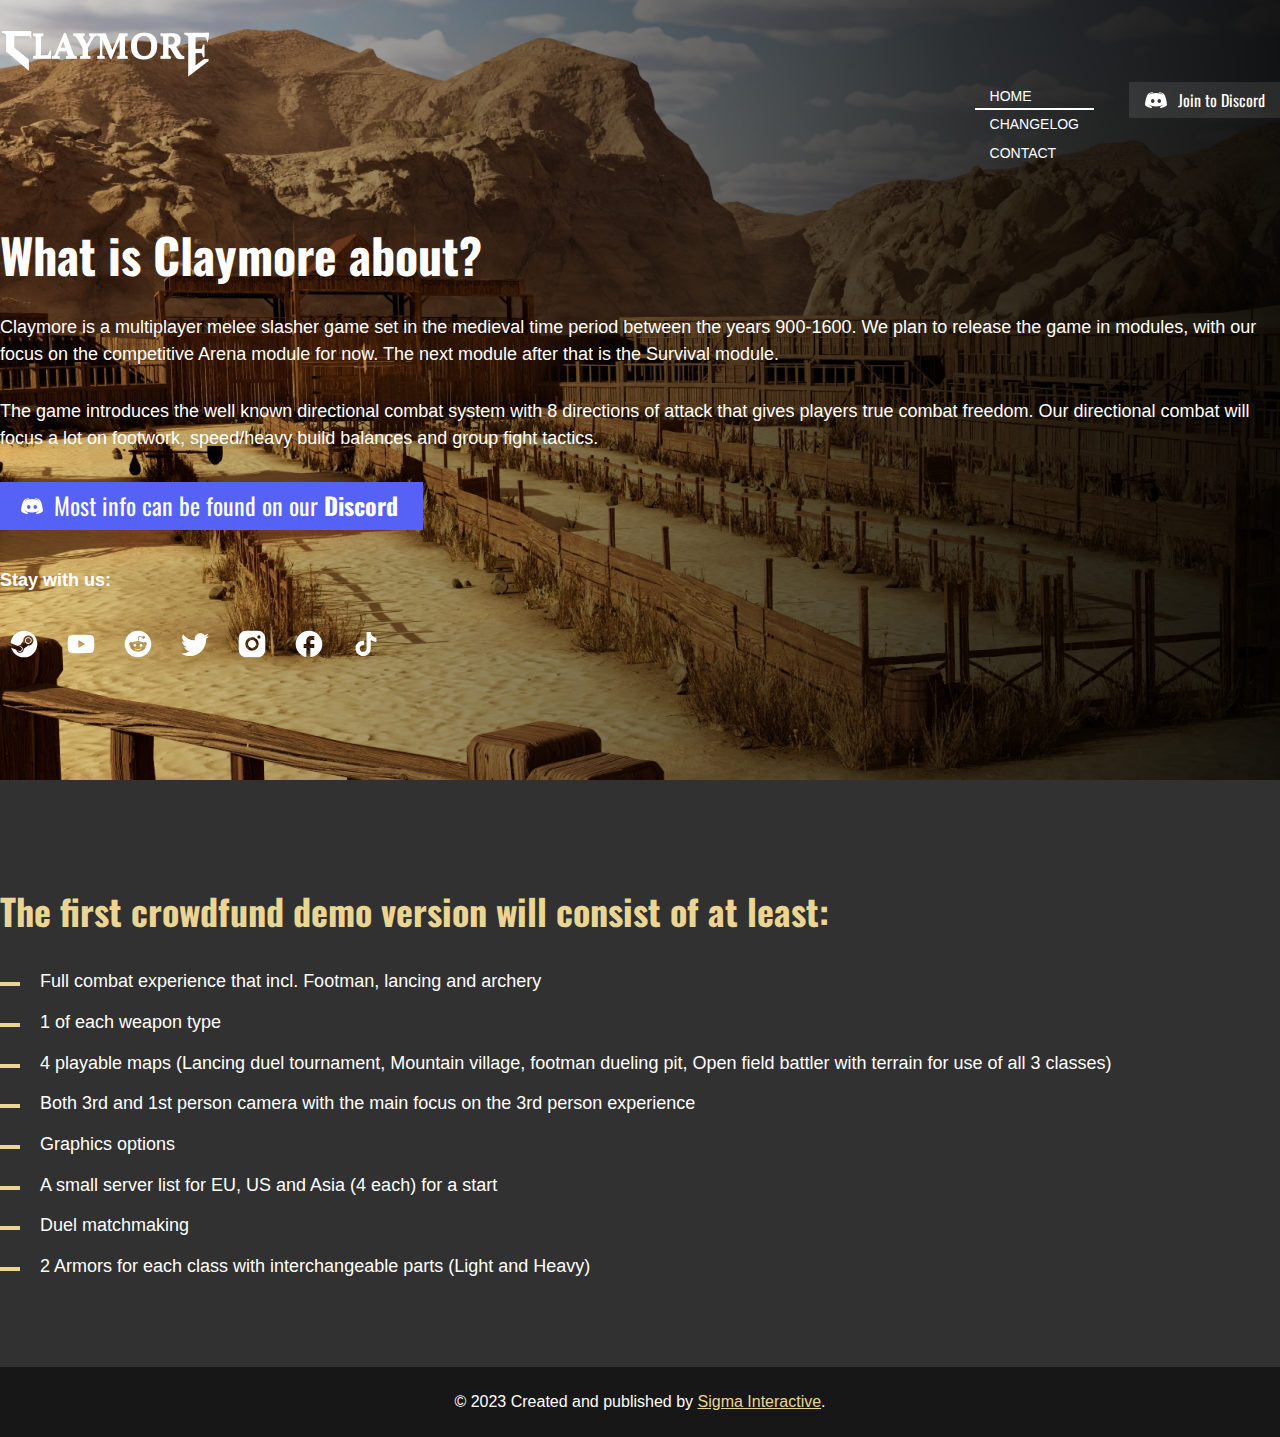
==== commit 09dc0ab4: "add menu" ====
--- a/index.html
+++ b/index.html
@@ -13,12 +13,22 @@
 </head>
 <body>
     <section id="welcome" class="container-fluid">
-        <header id="header" class="container">
+        <div class="welcome--shadow"></div>
+        <header id="header" class="container-md">
             <div class="row align-items-center">
+
+                <div class="burger-icon" id="burger">
+                    <span class="burger-icon--line"></span>
+                    <span class="burger-icon--line"></span>
+                    <span class="burger-icon--line"></span>
+                </div>
+
                 <div id="logo" class="col-md-5">
                     <a href="#"><img src="resources/img/logo.png"></a>
                 </div>
-                <div id="menu" class="col-md-7 header-menu d-flex justify-content-end">
+                
+                
+                <nav id="menu" class="col-md-7 header-menu">
                     <div class="header-menu_pages d-flex">
                         <div class="header-menu_pages--home"><a href="#" page='active'>Home</a></div>
                         <div class="header-menu_pages--changelog"><a href="pages/changelog.html">Changelog</a></div>
@@ -30,15 +40,13 @@
                             <span>Join to Discord</span></a>
                         </div>
                     </div>
-
-                </div>
+                </nav>
             </div>
-
         </header>
 
         <div class="container">
             <div class="row">
-                <div class="col-md-7 offset-md-5 welcome-description">
+                <div class="col-lg-7 offset-lg-5 welcome-description">
                     <h1>What is Claymore about?</h1>
                     <div class="welcome-description--text">
                         <p>Claymore is a multiplayer melee slasher game set in the medieval time period between the 
@@ -111,7 +119,7 @@
 
     <section id="demo-description" class="container">
         <div class="row">
-            <div class="col-md-8 demo-description--box">
+            <div class="col-lg-8 col-md-11 demo-description--box">
                 <h2>The first crowdfund demo version will consist of at least:</h2>
                 <div>
                     <p>Full combat experience that incl. Footman, lancing and archery</p>
--- a/css/main.css
+++ b/css/main.css
@@ -359,59 +359,95 @@
   margin-bottom: 60px;
   padding-top: 30px; }
 
-.header-menu_pages > div > a {
-  margin: 0 25px;
-  padding: 6px 15px;
-  font-size: 14px;
-  display: block;
+#logo {
   position: relative;
-  text-transform: uppercase;
-  font-family: "Verdana", sans-serif;
-  font-size: 14px; }
-  .header-menu_pages > div > a::after {
-    content: '';
-    position: absolute;
-    height: 2px;
-    width: 0;
-    background-color: #ffffff;
-    bottom: 0;
-    left: 0;
-    transition: 0.3s; }
-  .header-menu_pages > div > a:hover::after {
-    width: 100%; }
-.header-menu_pages [page='active']::after {
-  width: 100%; }
-.header-menu_discord--link {
-  margin: 0 0 0 25px;
-  white-space: nowrap;
-  color: #ffffff; }
-  .header-menu_discord--link > a {
-    display: flex;
-    align-items: center;
+  z-index: 4; }
+
+.header-menu {
+  display: flex;
+  justify-content: flex-end; }
+  .header-menu_pages > div > a {
+    margin: 0 10px;
     padding: 6px 15px;
-    font-family: "Oswald", sans-serif;
-    font-size: 16px;
-    background: rgba(255, 255, 255, 0.1);
-    cursor: pointer;
+    display: block;
     position: relative;
-    z-index: 10; }
-    .header-menu_discord--link > a > span {
-      margin-left: 10px;
-      z-index: 1; }
-    .header-menu_discord--link > a > svg {
-      z-index: 1; }
-    .header-menu_discord--link > a::after {
+    text-transform: uppercase;
+    font-family: "Verdana", sans-serif;
+    font-size: 14px; }
+    .header-menu_pages > div > a::after {
       content: '';
       position: absolute;
+      height: 2px;
       width: 0;
-      height: 100%;
-      top: 0;
+      background-color: #ffffff;
+      bottom: 0;
       left: 0;
-      background: #5662F6;
-      z-index: 0;
       transition: 0.3s; }
-    .header-menu_discord--link > a:hover::after {
+    .header-menu_pages > div > a:hover::after {
       width: 100%; }
+  .header-menu_pages [page='active']::after {
+    width: 100%; }
+  .header-menu_discord--link {
+    margin: 0 0 0 25px;
+    white-space: nowrap;
+    color: #ffffff; }
+    .header-menu_discord--link > a {
+      display: flex;
+      align-items: center;
+      padding: 6px 15px;
+      font-family: "Oswald", sans-serif;
+      font-size: 16px;
+      background: rgba(255, 255, 255, 0.1);
+      cursor: pointer;
+      position: relative;
+      z-index: 10; }
+      .header-menu_discord--link > a > span {
+        margin-left: 10px;
+        z-index: 1; }
+      .header-menu_discord--link > a > svg {
+        z-index: 1; }
+      .header-menu_discord--link > a::after {
+        content: '';
+        position: absolute;
+        width: 0;
+        height: 100%;
+        top: 0;
+        left: 0;
+        background: #5662F6;
+        z-index: 0;
+        transition: 0.3s; }
+      .header-menu_discord--link > a:hover::after {
+        width: 100%; }
+
+.burger-icon {
+  display: none;
+  position: absolute;
+  left: 0;
+  top: 20px;
+  z-index: 5;
+  height: 16px;
+  width: fit-content;
+  cursor: pointer; }
+  .burger-icon span {
+    position: absolute;
+    display: block;
+    left: 0;
+    top: 5px;
+    width: 18px;
+    height: 2px;
+    background-color: #ffffff;
+    transition: transform .5s, opacity .5s; }
+  .burger-icon span:nth-child(1) {
+    transform: translateY(-5px); }
+  .burger-icon span:nth-child(3) {
+    transform: translateY(5px); }
+
+#header.open .burger-icon > span:nth-child(1) {
+  transform: translateY(0) rotate(45deg); }
+#header.open .burger-icon > span:nth-child(2) {
+  opacity: 0; }
+#header.open .burger-icon > span:nth-child(3) {
+  transform: translateY(0) rotate(-45deg); }
 
 #footer {
   background-color: #171717;
@@ -429,46 +465,35 @@
   text-decoration: underline; }
 
 #welcome {
-  height: 780px;
+  min-height: 780px;
+  height: 100%;
   background-image: url("../resources/img/claymore.png");
-  background-size: auto;
-  position: relative; }
-  #welcome::after {
-    content: '';
-    position: absolute;
-    width: 100%;
-    height: 100%;
-    background: linear-gradient(90deg, rgba(0, 0, 0, 0) 0%, rgba(0, 0, 0, 0.75) 75%, rgba(0, 0, 0, 0.9) 100%);
-    top: 0;
-    left: 0;
-    z-index: 1; }
+  background-size: auto 100%;
+  position: relative;
+  padding-bottom: 15px; }
+
+.welcome--shadow {
+  position: absolute;
+  top: 0;
+  left: 0;
+  width: 100%;
+  height: 100%;
+  background: linear-gradient(90deg, rgba(0, 0, 0, 0) 0%, rgba(0, 0, 0, 0.75) 75%, rgba(0, 0, 0, 0.9) 100%); }
 
 .join-to-discord {
   font-family: "Oswald", sans-serif;
   font-size: 24px;
   display: flex;
   align-items: center;
-  background-color: rgba(255, 255, 255, 0.1);
+  background-color: #5662F6;
   width: fit-content;
   padding: 10px 25px 10px 20px;
-  position: relative; }
+  position: relative;
+  transition: all .5s; }
   .join-to-discord > span {
-    margin-left: 10px;
-    z-index: 2; }
-  .join-to-discord > svg {
-    z-index: 2; }
-  .join-to-discord::after {
-    content: '';
-    position: absolute;
-    width: 100%;
-    height: 100%;
-    top: 0;
-    right: 0;
-    background: #5662F6;
-    z-index: 0;
-    transition: 0.3s; }
-  .join-to-discord:hover::after {
-    width: 0; }
+    margin-left: 10px; }
+  .join-to-discord:hover {
+    background-color: rgba(255, 255, 255, 0.1); }
 
 .box--social_links a {
   margin-right: 5px; }
@@ -478,8 +503,7 @@
     background-color: rgba(0, 0, 0, 0.2); }
 
 .welcome-description {
-  position: relative;
-  z-index: 2; }
+  position: relative; }
   .welcome-description h1 {
     font-family: "Oswald", sans-serif; }
   .welcome-description--text p {
@@ -489,8 +513,6 @@
     margin-bottom: 30px; }
   .welcome-description--discord {
     margin-bottom: 40px; }
-    .welcome-description--discord .join-to-discord {
-      background-color: #171717; }
   .welcome-description--social h5 {
     font-family: "Verdana", sans-serif;
     font-size: 18px;
@@ -545,24 +567,13 @@
   background-image: url("../resources/img/claymore.png");
   background-size: auto;
   position: relative; }
-  #changelog::after {
-    content: '';
-    position: absolute;
-    width: 100%;
-    height: 100%;
-    background: linear-gradient(90deg, rgba(0, 0, 0, 0) 0%, rgba(0, 0, 0, 0.75) 75%, rgba(0, 0, 0, 0.9) 100%);
-    top: 0;
-    left: 0;
-    z-index: 1; }
 
 .changelog--title {
   padding-bottom: 100px;
-  position: relative;
-  z-index: 2; }
+  position: relative; }
 .changelog-box {
   margin-top: -100px;
   position: relative;
-  z-index: 2;
   margin-bottom: 80px; }
 .changelog-description {
   background-color: #171717;
@@ -584,5 +595,48 @@
     display: flex;
     justify-content: space-between;
     align-items: center; }
+    .changelog-description--post p {
+      padding-right: 10px; }
+
+@media screen and (max-width: 992px) {
+  #logo img {
+    max-width: 150px; }
+
+  .header-menu_pages > div > a {
+    margin: 0 5px 0 5px;
+    padding: 6px 10px; }
+  .header-menu_discord--link {
+    margin: 0 0 0 15px; } }
+@media screen and (max-width: 768px) {
+  #header {
+    padding-top: 20px; }
+
+  #logo {
+    text-align: center; }
+
+  .header-menu {
+    position: absolute;
+    background-color: #202020;
+    width: 80%;
+    height: 100vh;
+    z-index: 3;
+    top: 0;
+    left: 0;
+    flex-direction: column;
+    justify-content: center;
+    margin-left: -80%;
+    transition: transform 0.5s; }
+    .header-menu .header-menu_pages {
+      flex-direction: column; }
+
+  .burger-icon {
+    display: block; }
+
+  .welcome-description--discord .join-to-discord {
+    width: 100%;
+    justify-content: center; }
+
+  #header.open .header-menu {
+    transform: translateX(100%); } }
 
 /*# sourceMappingURL=main.css.map */
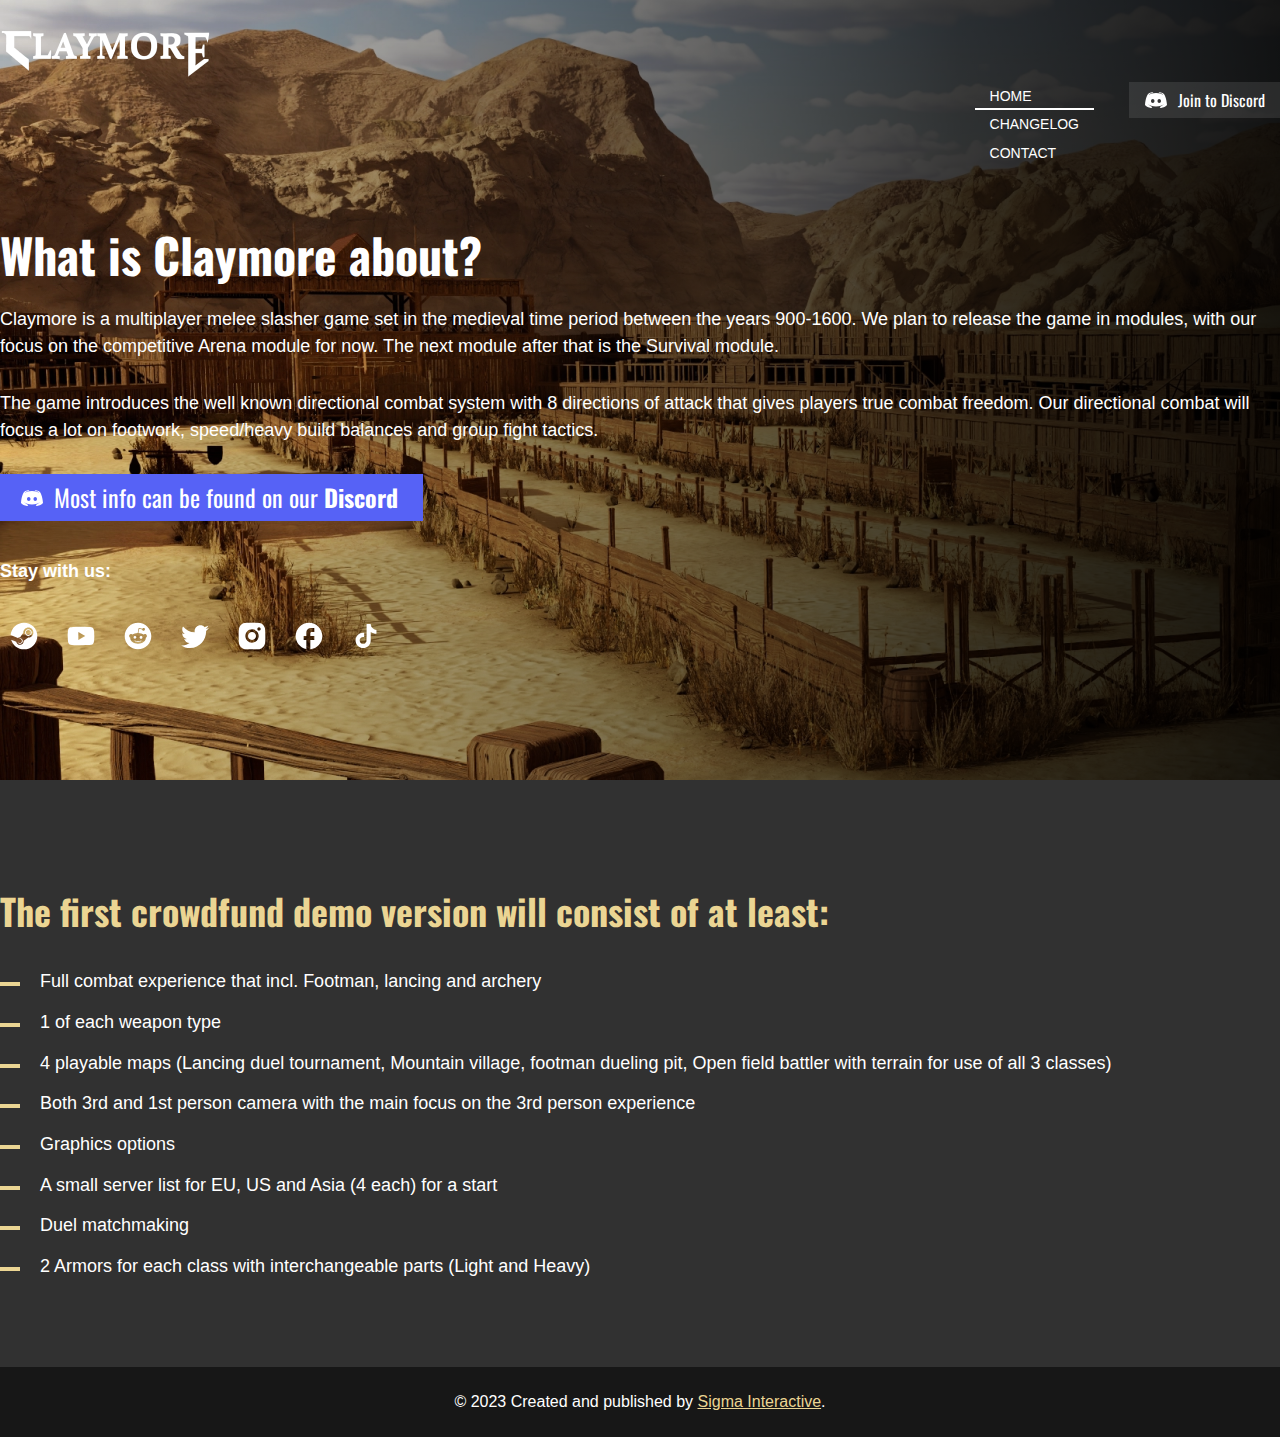
==== commit 078983d9: "update" ====
--- a/index.html
+++ b/index.html
@@ -12,7 +12,7 @@
     <link rel="stylesheet" href="css/main.css">   
 </head>
 <body>
-    <section id="welcome" class="container-fluid">
+    <section id="welcome">
         <div class="welcome--shadow"></div>
         <header id="header" class="container-md">
             <div class="row align-items-center">
@@ -27,10 +27,10 @@
                     <a href="#"><img src="resources/img/logo.png"></a>
                 </div>
                 
-                
                 <nav id="menu" class="col-md-7 header-menu">
+                    <a href="index.html" id="burger-logo"><img src="resources/img/logo.png"></a>
                     <div class="header-menu_pages d-flex">
-                        <div class="header-menu_pages--home"><a href="#" page='active'>Home</a></div>
+                        <div class="header-menu_pages--home"><a href="index.html" page='active'>Home</a></div>
                         <div class="header-menu_pages--changelog"><a href="pages/changelog.html">Changelog</a></div>
                         <div class="header-menu_pages--contact"><a href="pages/contact.html">Contact</a></div>
                     </div>
--- a/css/main.css
+++ b/css/main.css
@@ -62,7 +62,7 @@
  */
 h1 {
   font-size: 2em;
-  margin: 0.67em 0;
+  margin: 0.5em 0;
   color: #ffffff; }
 
 /* Grouping content
@@ -336,6 +336,13 @@
 [hidden] {
   display: none; }
 
+:root {
+  --main-font-size: 18px;
+  --title-font-size-h1: 48px;
+  --title-font-size-h2: 36px;
+  --mobile-menu-size: 85vw;
+  --mobile-margin-size: -85vw; }
+
 body {
   background-color: #313131; }
 
@@ -344,14 +351,23 @@
   color: #ffffff; }
 
 h1 {
-  font-size: 48px; }
+  font-size: var(--title-font-size-h1); }
 
 h2 {
-  font-size: 36px; }
+  font-size: var(--title-font-size-h2); }
 
 p {
   font-family: "Verdana", sans-serif;
-  font-size: 18px; }
+  font-size: var(--main-font-size); }
+
+::-webkit-scrollbar {
+  width: 7px; }
+
+::-webkit-scrollbar-thumb {
+  background: linear-gradient(transparent, rgba(255, 255, 255, 0.1));
+  border-radius: 6px; }
+  ::-webkit-scrollbar-thumb:hover {
+    background: linear-gradient(transparent, rgba(255, 255, 255, 0.7)); }
 
 #header {
   position: relative;
@@ -359,9 +375,11 @@
   margin-bottom: 60px;
   padding-top: 30px; }
 
-#logo {
-  position: relative;
-  z-index: 4; }
+#burger-logo {
+  display: none; }
+
+.noScroll {
+  overflow: hidden; }
 
 .header-menu {
   display: flex;
@@ -400,30 +418,22 @@
       background: rgba(255, 255, 255, 0.1);
       cursor: pointer;
       position: relative;
-      z-index: 10; }
+      z-index: 10;
+      transition: 0.3s; }
       .header-menu_discord--link > a > span {
         margin-left: 10px;
         z-index: 1; }
       .header-menu_discord--link > a > svg {
         z-index: 1; }
-      .header-menu_discord--link > a::after {
-        content: '';
-        position: absolute;
-        width: 0;
-        height: 100%;
-        top: 0;
-        left: 0;
-        background: #5662F6;
-        z-index: 0;
-        transition: 0.3s; }
-      .header-menu_discord--link > a:hover::after {
-        width: 100%; }
+      .header-menu_discord--link > a:hover {
+        background: #5662F6; }
 
 .burger-icon {
   display: none;
   position: absolute;
-  left: 0;
-  top: 20px;
+  left: 25px;
+  top: 0;
+  margin-top: 27px;
   z-index: 5;
   height: 16px;
   width: fit-content;
@@ -456,7 +466,8 @@
 .footer-description {
   display: flex;
   justify-content: center;
-  align-items: center; }
+  align-items: center;
+  text-align: center; }
   .footer-description > p {
     font-size: 16px; }
 
@@ -508,14 +519,14 @@
     font-family: "Oswald", sans-serif; }
   .welcome-description--text p {
     font-family: "Verdana", sans-serif;
-    font-size: 18px;
+    font-size: var(--main-font-size);
     line-height: 1.5;
     margin-bottom: 30px; }
   .welcome-description--discord {
     margin-bottom: 40px; }
   .welcome-description--social h5 {
     font-family: "Verdana", sans-serif;
-    font-size: 18px;
+    font-size: var(--main-font-size);
     font-weight: bold;
     color: #ffffff; }
 
@@ -552,7 +563,7 @@
     margin: 0 0 30px 0; }
   .contact-us--email {
     color: #ffffff;
-    font-size: 18px;
+    font-size: var(--main-font-size);
     font-family: "Verdana", sans-serif;
     margin-bottom: 20px;
     display: flex; }
@@ -562,6 +573,23 @@
     margin: 40px 0; }
   .contact-us .box--social_links {
     margin-top: 40px; }
+
+.error {
+  display: flex;
+  align-items: center;
+  justify-content: center;
+  flex-direction: column;
+  color: rgba(255, 255, 255, 0.1);
+  padding-bottom: 70px;
+  text-align: center; }
+  .error-number {
+    font-size: 248px;
+    font-weight: 700;
+    line-height: 1; }
+  .error-title {
+    font-size: var(--title-font-size-h2); }
+  .error-desc {
+    font-size: var(--main-font-size); }
 
 #changelog {
   background-image: url("../resources/img/claymore.png");
@@ -598,6 +626,9 @@
     .changelog-description--post p {
       padding-right: 10px; }
 
+@media screen and (max-width: 1024px) {
+  #demo-description {
+    padding: 60px 20px; } }
 @media screen and (max-width: 992px) {
   #logo img {
     max-width: 150px; }
@@ -609,25 +640,50 @@
     margin: 0 0 0 15px; } }
 @media screen and (max-width: 768px) {
   #header {
-    padding-top: 20px; }
+    padding-top: 20px;
+    margin-bottom: 10px; }
 
   #logo {
     text-align: center; }
 
+  #burger-logo {
+    display: block;
+    width: fit-content;
+    margin: 20px 0; }
+    #burger-logo img {
+      max-width: 150px; }
+
+  #welcome {
+    min-height: 670px; }
+
   .header-menu {
-    position: absolute;
+    position: fixed;
     background-color: #202020;
-    width: 80%;
+    width: var(--mobile-menu-size);
     height: 100vh;
     z-index: 3;
     top: 0;
     left: 0;
     flex-direction: column;
-    justify-content: center;
-    margin-left: -80%;
-    transition: transform 0.5s; }
-    .header-menu .header-menu_pages {
-      flex-direction: column; }
+    justify-content: space-between;
+    align-items: center;
+    margin-left: var(--mobile-margin-size);
+    transition: transform 0.5s;
+    padding-bottom: 15%; }
+    .header-menu_pages {
+      flex-direction: column;
+      align-items: center;
+      text-align: center;
+      margin-bottom: 150px; }
+      .header-menu_pages > div {
+        margin: 25px 0; }
+        .header-menu_pages > div > a {
+          width: fit-content;
+          padding: 15px 10px;
+          font-size: 20px; }
+    .header-menu_discord--link a {
+      padding: 10px 25px 10px 20px;
+      font-size: 18px; }
 
   .burger-icon {
     display: block; }
@@ -635,8 +691,68 @@
   .welcome-description--discord .join-to-discord {
     width: 100%;
     justify-content: center; }
+  .welcome-description--social h5 {
+    text-align: center; }
+
+  .box--social_links {
+    display: flex;
+    justify-content: center;
+    align-items: center;
+    max-width: 87%;
+    flex-wrap: wrap;
+    margin: 0 auto; }
+    .box--social_links > a {
+      display: block;
+      margin: 0 5px; }
 
   #header.open .header-menu {
-    transform: translateX(100%); } }
+    transform: translateX(100%); }
+
+  #demo-description {
+    padding: 30px 15px; }
+
+  .error-number {
+    font-size: 160px; } }
+@media screen and (max-width: 576px) {
+  :root {
+    --main-font-size: 16px;
+    --title-font-size-h1: 36px;
+    --title-font-size-h2: 24px;
+    --mobile-menu-size: 100vw;
+    --mobile-margin-size: -100vw; }
+
+  #welcome {
+    min-height: 640px; }
+
+  .join-to-discord {
+    font-size: 18px; }
+
+  .box--social_links > a {
+    margin: 0; }
+
+  .footer-description p {
+    font-size: 14px; }
+
+  .changelog-description {
+    padding: 30px; }
+    .changelog-description--post {
+      flex-direction: column; }
+      .changelog-description--post p {
+        padding-right: 0; }
+      .changelog-description--post > div {
+        margin-top: 20px;
+        width: 100%; }
+        .changelog-description--post > div .join-to-discord {
+          width: 100%;
+          justify-content: center; }
+  .changelog-box {
+    margin-bottom: 40px;
+    margin-top: -85px; }
+
+  .contact-us {
+    padding: 20px 10px 65px 10px; }
+
+  .error-number {
+    font-size: 120px; } }
 
 /*# sourceMappingURL=main.css.map */
